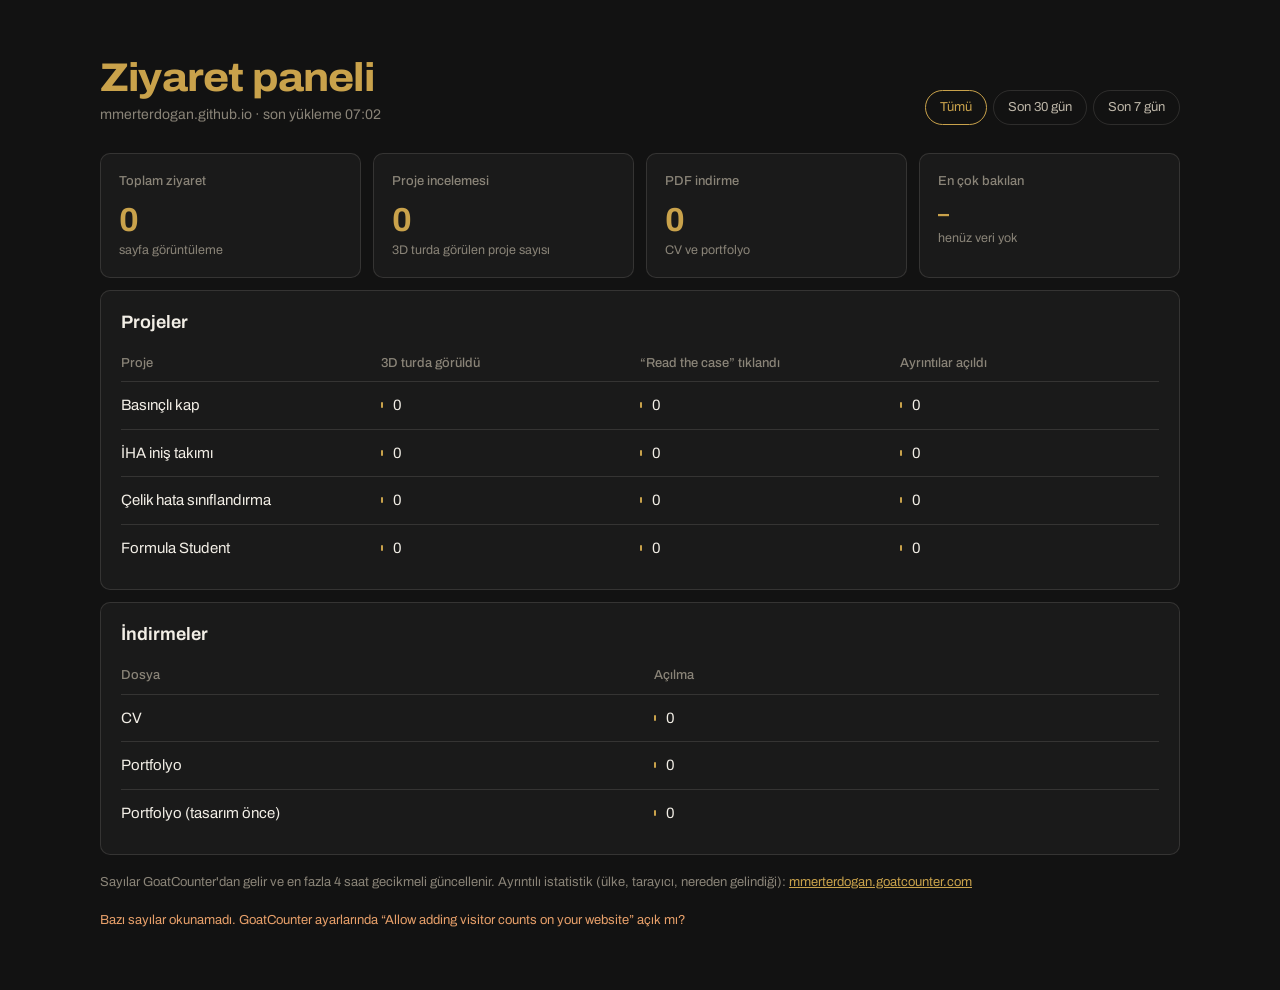
==== dashboard.html @ bfaebea5 "3D tour site in black and gold, visitor dashboard - Scroll-driven three.js gallery with simplified m" ====
<!doctype html>
<html lang="tr">
<head>
<meta charset="UTF-8" />
<meta name="viewport" content="width=device-width, initial-scale=1.0" />
<meta name="robots" content="noindex, nofollow" />
<title>Ziyaret paneli</title>
<link rel="preconnect" href="https://fonts.googleapis.com">
<link rel="preconnect" href="https://fonts.gstatic.com" crossorigin>
<link href="https://fonts.googleapis.com/css2?family=Archivo:wdth,wght@62..125,300..900&display=swap" rel="stylesheet">
<style>
  :root{ --bg:#121212; --card:#1a1a1a; --line:rgba(242,238,230,.12); --fg:#f2eee6; --dim:#bdb6a8; --faint:#8a8478; --gold:#c9a24b; }
  *{ margin:0; padding:0; box-sizing:border-box; }
  body{ background:var(--bg); color:var(--fg); font:15px/1.5 Archivo, system-ui, sans-serif; padding:clamp(20px,5vw,56px) clamp(16px,5vw,56px) 60px; }
  .wrap{ max-width:1080px; margin:0 auto; }
  header{ display:flex; justify-content:space-between; align-items:flex-end; gap:16px; flex-wrap:wrap; margin-bottom:28px; }
  h1{ font-size:clamp(28px,3.4vw,40px); font-weight:750; font-stretch:108%; color:var(--gold); letter-spacing:-.02em; line-height:1.1; }
  header p{ color:var(--faint); font-size:14px; margin-top:4px; }
  .range{ display:flex; gap:6px; }
  .range button{ background:none; border:1px solid var(--line); color:var(--dim); font:inherit; font-size:13px; padding:7px 14px; border-radius:999px; cursor:pointer; }
  .range button[aria-pressed="true"]{ border-color:var(--gold); color:var(--gold); }
  .cards{ display:grid; grid-template-columns:repeat(4,1fr); gap:12px; margin-bottom:12px; }
  .card{ background:var(--card); border:1px solid var(--line); border-radius:10px; padding:18px 18px 16px; min-height:112px; }
  .card h2{ font-size:13px; font-weight:500; color:var(--faint); margin-bottom:10px; }
  .card b{ display:block; font-size:clamp(26px,2.6vw,36px); font-weight:700; color:var(--gold); line-height:1.1; }
  .card small{ color:var(--faint); font-size:12.5px; }
  .card--wide{ grid-column:span 2; }
  table{ width:100%; border-collapse:collapse; }
  .panel{ background:var(--card); border:1px solid var(--line); border-radius:10px; padding:18px 20px; margin-top:12px; overflow-x:auto; }
  .panel h2{ font-size:18px; font-weight:650; margin-bottom:10px; }
  th{ text-align:left; font-weight:500; color:var(--faint); font-size:13px; padding:8px 10px 8px 0; border-bottom:1px solid var(--line); }
  td{ padding:12px 10px 12px 0; border-bottom:1px solid var(--line); font-variant-numeric:tabular-nums; vertical-align:middle; white-space:nowrap; }
  tr:last-child td{ border-bottom:none; }
  .bar{ display:flex; align-items:center; gap:10px; min-width:150px; }
  .bar i{ display:block; height:6px; border-radius:3px; background:var(--gold); min-width:2px; transition:width .6s; }
  .note{ color:var(--faint); font-size:13px; margin-top:18px; }
  .note a{ color:var(--gold); }
  .err{ color:#e8a06a; }
  @media (max-width:760px){ .cards{ grid-template-columns:1fr 1fr; } .card--wide{ grid-column:span 2; } }
</style>
</head>
<body>
<div class="wrap">
  <header>
    <div>
      <h1>Ziyaret paneli</h1>
      <p>mmerterdogan.github.io · <span id="updated">yükleniyor…</span></p>
    </div>
    <div class="range" role="group" aria-label="Zaman aralığı">
      <button data-start="" aria-pressed="true">Tümü</button>
      <button data-start="month">Son 30 gün</button>
      <button data-start="week">Son 7 gün</button>
    </div>
  </header>

  <div class="cards">
    <div class="card"><h2>Toplam ziyaret</h2><b id="c-total">–</b><small>sayfa görüntüleme</small></div>
    <div class="card"><h2>Proje incelemesi</h2><b id="c-views">–</b><small>3D turda görülen proje sayısı</small></div>
    <div class="card"><h2>PDF indirme</h2><b id="c-dl">–</b><small>CV ve portfolyo</small></div>
    <div class="card"><h2>En çok bakılan</h2><b id="c-top" style="font-size:22px">–</b><small id="c-top-n"></small></div>
  </div>

  <div class="panel">
    <h2>Projeler</h2>
    <table>
      <thead><tr><th>Proje</th><th>3D turda görüldü</th><th>“Read the case” tıklandı</th><th>Ayrıntılar açıldı</th></tr></thead>
      <tbody id="projects"></tbody>
    </table>
  </div>

  <div class="panel">
    <h2>İndirmeler</h2>
    <table>
      <thead><tr><th>Dosya</th><th>Açılma</th></tr></thead>
      <tbody id="downloads"></tbody>
    </table>
  </div>

  <p class="note">Sayılar GoatCounter'dan gelir ve en fazla 4 saat gecikmeli güncellenir. Ayrıntılı istatistik (ülke, tarayıcı, nereden gelindiği):
    <a href="https://mmerterdogan.goatcounter.com" target="_blank" rel="noopener">mmerterdogan.goatcounter.com</a></p>
  <p class="note err" id="err" hidden></p>
</div>

<script>
  const BASE = 'https://mmerterdogan.goatcounter.com';
  const PROJECTS = [['pressure-vessel', 'Basınçlı kap'], ['uav', 'İHA iniş takımı'], ['ml', 'Çelik hata sınıflandırma'], ['formula-student', 'Formula Student']];
  const FILES = [['cv', 'CV'], ['portfolio', 'Portfolyo'], ['portfolio_design', 'Portfolyo (tasarım önce)']];
  const num = s => parseInt(String(s).replace(/\D/g, ''), 10) || 0;
  let start = '', failed = 0;

  async function count(path) {
    const q = start ? '?start=' + start : '';
    for (const p of path === 'TOTAL' ? ['TOTAL'] : [path, '/' + path]) {
      try {
        const r = await fetch(`${BASE}/counter/${encodeURIComponent(p)}.json${q}`);
        if (r.ok) return num((await r.json()).count);
        if (r.status !== 404) failed++;
      } catch (e) { failed++; }
    }
    return 0;
  }
  const bar = (n, max) => `<div class="bar"><i style="width:${max ? Math.round(n / max * 120) : 0}px"></i>${n}</div>`;

  async function load() {
    failed = 0;
    document.getElementById('updated').textContent = 'yükleniyor…';
    const [total, rows, dls] = await Promise.all([
      count('TOTAL'),
      Promise.all(PROJECTS.map(async ([id, name]) => [name, await count('view-' + id), await count('open-' + id), await count('details-' + id)])),
      Promise.all(FILES.map(async ([id, name]) => [name, await count('download-' + id)])),
    ]);
    const views = rows.reduce((s, r) => s + r[1], 0), dl = dls.reduce((s, r) => s + r[1], 0);
    const top = [...rows].sort((a, b) => b[1] - a[1])[0];
    document.getElementById('c-total').textContent = total;
    document.getElementById('c-views').textContent = views;
    document.getElementById('c-dl').textContent = dl;
    document.getElementById('c-top').textContent = top && top[1] ? top[0] : '–';
    document.getElementById('c-top-n').textContent = top && top[1] ? top[1] + ' görüntüleme' : 'henüz veri yok';
    const mx = Math.max(1, ...rows.flatMap(r => r.slice(1)));
    document.getElementById('projects').innerHTML = rows.map(r => `<tr><td>${r[0]}</td><td>${bar(r[1], mx)}</td><td>${bar(r[2], mx)}</td><td>${bar(r[3], mx)}</td></tr>`).join('');
    const md = Math.max(1, ...dls.map(r => r[1]));
    document.getElementById('downloads').innerHTML = dls.map(r => `<tr><td>${r[0]}</td><td>${bar(r[1], md)}</td></tr>`).join('');
    document.getElementById('updated').textContent = 'son yükleme ' + new Date().toLocaleTimeString('tr-TR', { hour: '2-digit', minute: '2-digit' });
    const err = document.getElementById('err');
    err.hidden = !failed;
    err.textContent = failed ? 'Bazı sayılar okunamadı. GoatCounter ayarlarında “Allow adding visitor counts on your website” açık mı?' : '';
  }
  document.querySelectorAll('.range button').forEach(b => b.addEventListener('click', () => {
    document.querySelectorAll('.range button').forEach(x => x.setAttribute('aria-pressed', x === b));
    start = b.dataset.start; load();
  }));
  load();
</script>
</body>
</html>
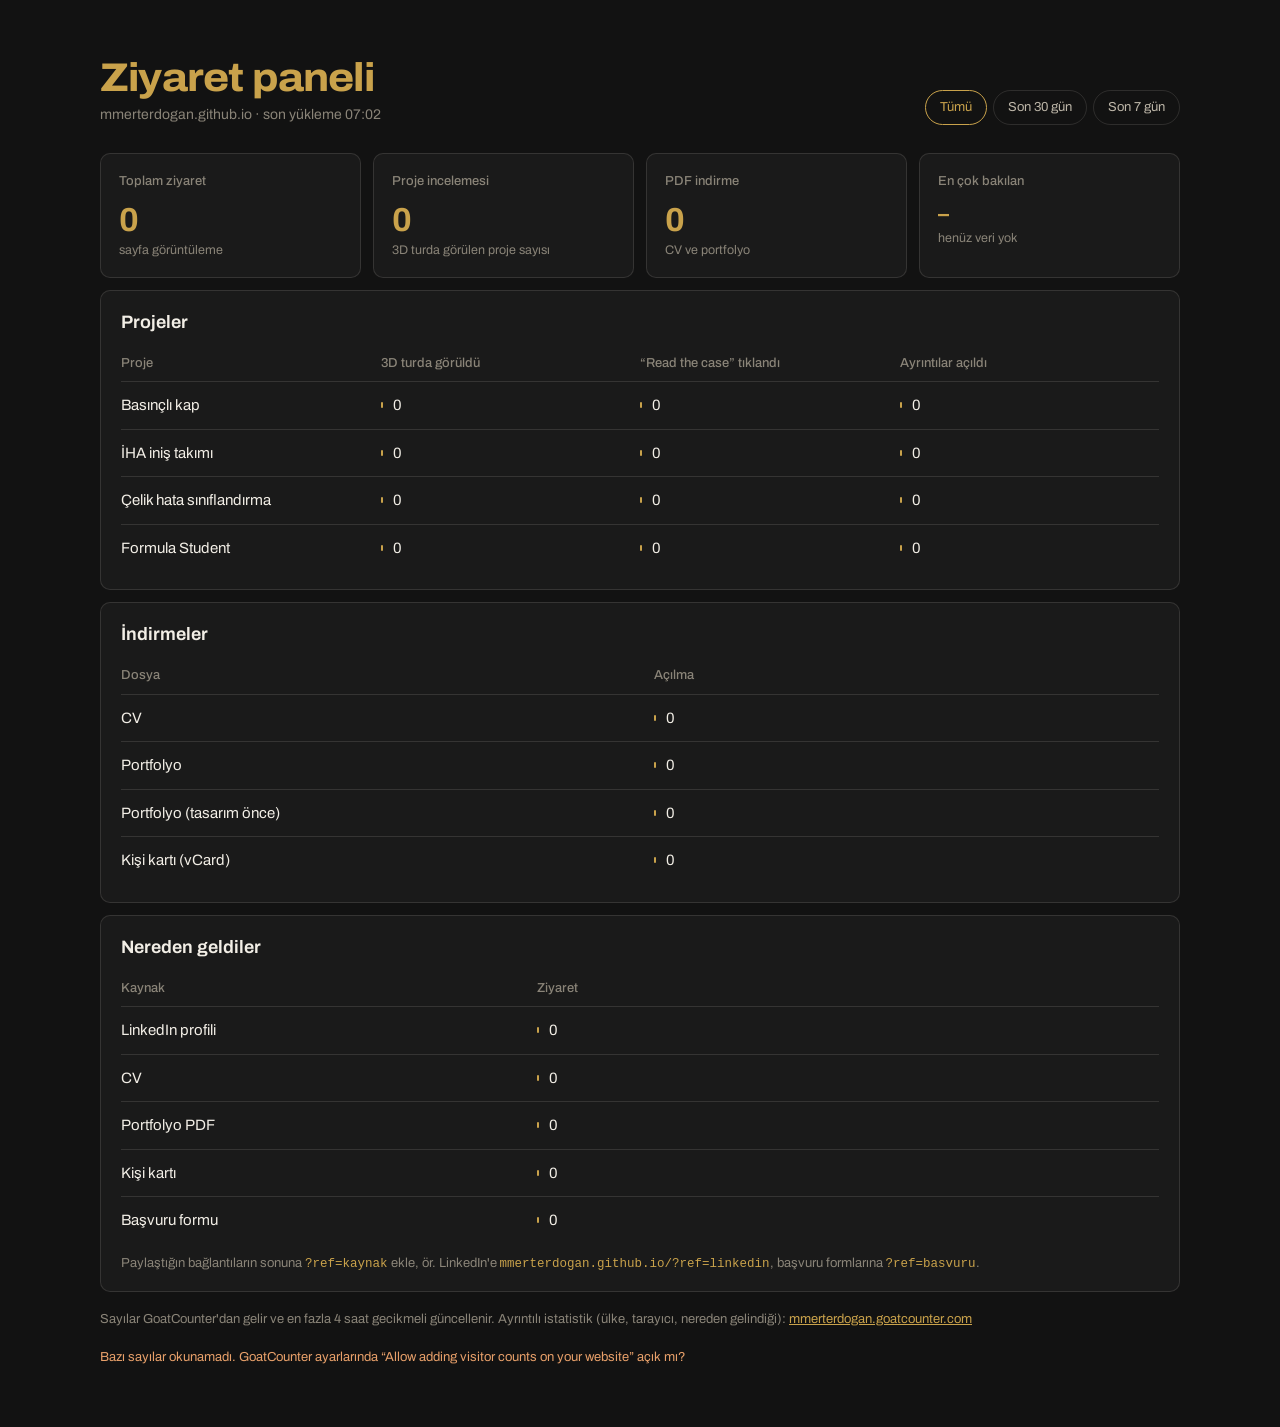
==== commit cbc1d35d: "Experience timeline with logos, Turkish version, technical basics - Experience as a 2021-2026 timeli" ====
--- a/dashboard.html
+++ b/dashboard.html
@@ -36,6 +36,7 @@
   .note{ color:var(--faint); font-size:13px; margin-top:18px; }
   .note a{ color:var(--gold); }
   .err{ color:#e8a06a; }
+  code{ color:var(--gold); font-size:12.5px; }
   @media (max-width:760px){ .cards{ grid-template-columns:1fr 1fr; } .card--wide{ grid-column:span 2; } }
 </style>
 </head>
@@ -76,6 +77,15 @@
     </table>
   </div>
 
+  <div class="panel">
+    <h2>Nereden geldiler</h2>
+    <table>
+      <thead><tr><th>Kaynak</th><th>Ziyaret</th></tr></thead>
+      <tbody id="refs"></tbody>
+    </table>
+    <p class="note" style="margin-top:10px">Paylaştığın bağlantıların sonuna <code>?ref=kaynak</code> ekle, ör. LinkedIn'e <code>mmerterdogan.github.io/?ref=linkedin</code>, başvuru formlarına <code>?ref=basvuru</code>.</p>
+  </div>
+
   <p class="note">Sayılar GoatCounter'dan gelir ve en fazla 4 saat gecikmeli güncellenir. Ayrıntılı istatistik (ülke, tarayıcı, nereden gelindiği):
     <a href="https://mmerterdogan.goatcounter.com" target="_blank" rel="noopener">mmerterdogan.goatcounter.com</a></p>
   <p class="note err" id="err" hidden></p>
@@ -84,7 +94,8 @@
 <script>
   const BASE = 'https://mmerterdogan.goatcounter.com';
   const PROJECTS = [['pressure-vessel', 'Basınçlı kap'], ['uav', 'İHA iniş takımı'], ['ml', 'Çelik hata sınıflandırma'], ['formula-student', 'Formula Student']];
-  const FILES = [['cv', 'CV'], ['portfolio', 'Portfolyo'], ['portfolio_design', 'Portfolyo (tasarım önce)']];
+  const FILES = [['cv', 'CV'], ['portfolio', 'Portfolyo'], ['portfolio_design', 'Portfolyo (tasarım önce)'], ['vcard', 'Kişi kartı (vCard)']];
+  const REFS = [['linkedin', 'LinkedIn profili'], ['cv', 'CV'], ['portfolio-pdf', 'Portfolyo PDF'], ['vcard', 'Kişi kartı'], ['basvuru', 'Başvuru formu']];
   const num = s => parseInt(String(s).replace(/\D/g, ''), 10) || 0;
   let start = '', failed = 0;
 
@@ -104,10 +115,11 @@
   async function load() {
     failed = 0;
     document.getElementById('updated').textContent = 'yükleniyor…';
-    const [total, rows, dls] = await Promise.all([
+    const [total, rows, dls, refs] = await Promise.all([
       count('TOTAL'),
       Promise.all(PROJECTS.map(async ([id, name]) => [name, await count('view-' + id), await count('open-' + id), await count('details-' + id)])),
       Promise.all(FILES.map(async ([id, name]) => [name, await count('download-' + id)])),
+      Promise.all(REFS.map(async ([id, name]) => [name, await count('ref-' + id)])),
     ]);
     const views = rows.reduce((s, r) => s + r[1], 0), dl = dls.reduce((s, r) => s + r[1], 0);
     const top = [...rows].sort((a, b) => b[1] - a[1])[0];
@@ -120,6 +132,8 @@
     document.getElementById('projects').innerHTML = rows.map(r => `<tr><td>${r[0]}</td><td>${bar(r[1], mx)}</td><td>${bar(r[2], mx)}</td><td>${bar(r[3], mx)}</td></tr>`).join('');
     const md = Math.max(1, ...dls.map(r => r[1]));
     document.getElementById('downloads').innerHTML = dls.map(r => `<tr><td>${r[0]}</td><td>${bar(r[1], md)}</td></tr>`).join('');
+    const mr = Math.max(1, ...refs.map(r => r[1]));
+    document.getElementById('refs').innerHTML = refs.map(r => `<tr><td>${r[0]}</td><td>${bar(r[1], mr)}</td></tr>`).join('');
     document.getElementById('updated').textContent = 'son yükleme ' + new Date().toLocaleTimeString('tr-TR', { hour: '2-digit', minute: '2-digit' });
     const err = document.getElementById('err');
     err.hidden = !failed;
